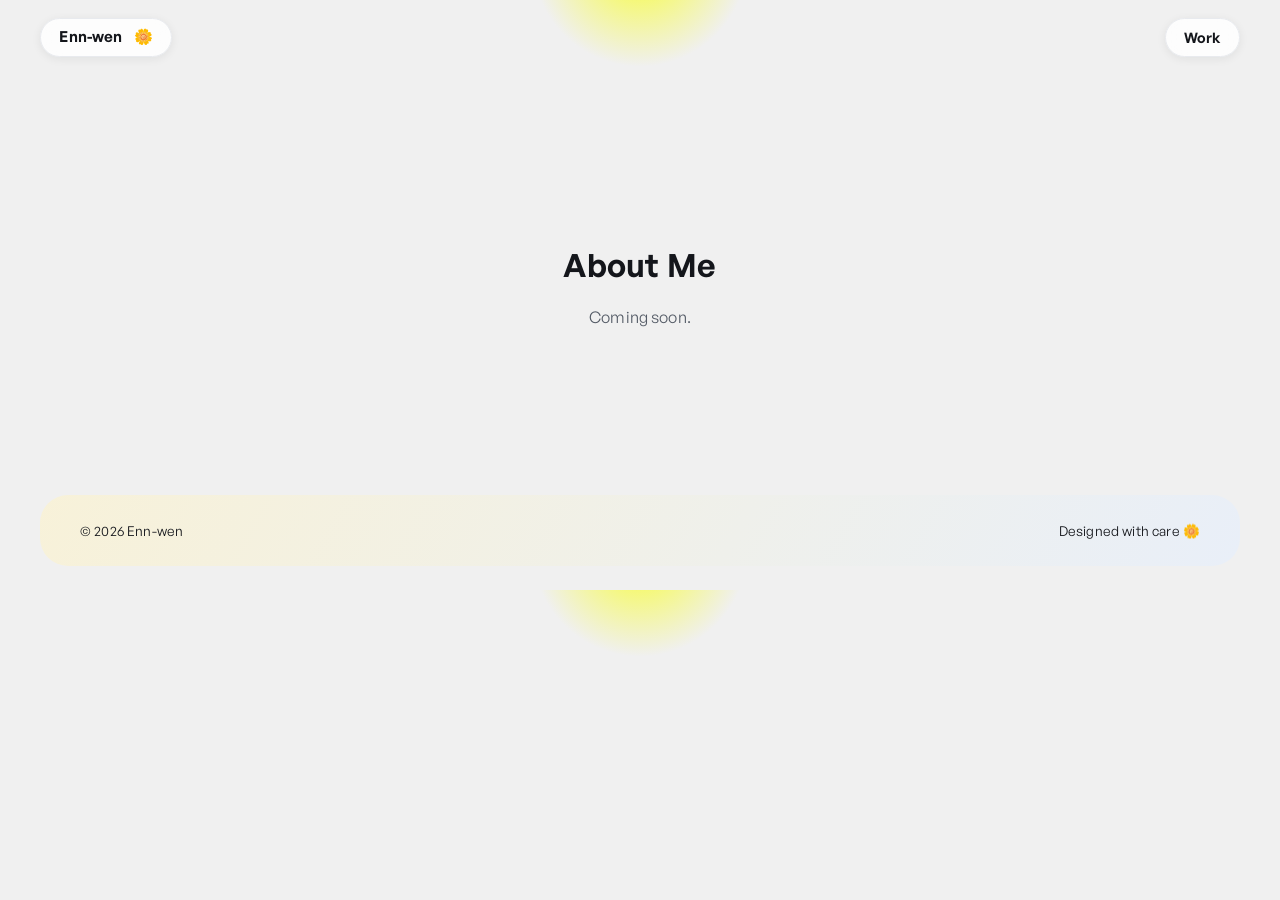
==== about.html @ 4f3b6eee "added new pages, nav behavior update" ====
<!DOCTYPE html>
<html lang="en">
<head>
  <meta charset="UTF-8">
  <meta name="viewport" content="width=device-width, initial-scale=1.0">
  <title>About Me — Enn-wen</title>
  <meta name="description" content="About Enn-wen, a product designer — page coming soon.">
  <link rel="stylesheet" href="css/style.css">
  <script src="js/main.js" defer></script>
</head>
<body>

  <header class="site-header">
    <a class="wordmark pill" href="index.html">Enn-wen&nbsp;<span class="bloom">🌼</span></a>
    <nav class="site-nav" aria-label="Main">
      <a class="pill" href="index.html#work">Work</a>
    </nav>
  </header>

  <main>
    <section class="section-stub">
      <h2>About Me</h2>
      <p>Coming soon.</p>
    </section>
  </main>

  <footer class="site-footer">
    <div class="inner">
      <span>© 2026 Enn-wen</span>
      <span>Designed with care 🌼</span>
    </div>
  </footer>

</body>
</html>
---- css/style.css ----
/* ------------------------------------------------------------------
   Enn-wen — Portfolio
   White canvas · light yellow/blue gradients · General Sans
   ------------------------------------------------------------------ */

@font-face {
  font-family: "General Sans";
  src: url("../font/GeneralSans-Regular.woff2") format("woff2"),
       url("../font/GeneralSans-Regular.woff") format("woff");
  font-weight: 400;
  font-style: normal;
  font-display: swap;
}

@font-face {
  font-family: "General Sans";
  src: url("../font/GeneralSans-Semibold.woff2") format("woff2"),
       url("../font/GeneralSans-Semibold.woff") format("woff");
  font-weight: 600;
  font-style: normal;
  font-display: swap;
}

@font-face {
  font-family: "General Sans";
  src: url("../font/GeneralSans-Bold.woff2") format("woff2"),
       url("../font/GeneralSans-Bold.woff") format("woff");
  font-weight: 700;
  font-style: normal;
  font-display: swap;
}

:root {
  --white: #ffffff;
  --ink: #14161b;
  --muted: #545b66;
  --line: #e8eaee;

  --yellow-soft: #fff3c2;
  --yellow: #ffe9a4;
  --blue-soft: #e3eeff;
  --blue: #bed9ff;
  --link: #2f5fd0;

  --page-top: #f8fd30;
  --page-base: #f0f0f0;

  --tile-a: linear-gradient(135deg, #fff4c8 0%, #ffe9a4 46%, #cfe2ff 100%);
  --tile-b: linear-gradient(135deg, #dbeaff 0%, #bfd9ff 52%, #fff1be 100%);

  --grain: url("data:image/svg+xml,%3Csvg xmlns='http://www.w3.org/2000/svg' width='160' height='160'%3E%3Cfilter id='n'%3E%3CfeTurbulence type='fractalNoise' baseFrequency='0.9' numOctaves='2'/%3E%3C/filter%3E%3Crect width='160' height='160' filter='url(%23n)' opacity='0.5'/%3E%3C/svg%3E");

  --font: "General Sans", -apple-system, BlinkMacSystemFont, "Segoe UI", sans-serif;

  --radius-lg: 28px;
  --radius-md: 18px;
  --radius-pill: 999px;

  --shadow-tile: 0 18px 40px -18px rgba(20, 22, 27, 0.28);
  --shadow-pill: 0 2px 10px rgba(20, 22, 27, 0.07);

  --z-sticky: 50;

  --ease-out: cubic-bezier(0.22, 1, 0.36, 1);
}

* { box-sizing: border-box; }

html { scroll-behavior: smooth; }

body {
  margin: 0;
  /* background: linear-gradient(-160deg, var(--page-top) 0%, var(--page-base) 12%); */
  background: radial-gradient(circle at 50% -7%, var(--page-top) 0%, var(--page-base) 12%);
  color: var(--ink);
  font-family: var(--font);
  font-size: 1rem;
  font-weight: 400;
  line-height: 1.7;
  letter-spacing: 0.01em;
  -webkit-font-smoothing: antialiased;
  text-rendering: optimizeLegibility;
}

h1, h2, h3 { text-wrap: balance; }

/* ---------- pills & buttons ---------- */

.pill {
  display: inline-flex;
  align-items: center;
  gap: 0.5rem;
  padding: 0.6rem 1.15rem;
  border-radius: var(--radius-pill);
  background: rgba(255, 255, 255, 0.82);
  backdrop-filter: blur(12px);
  -webkit-backdrop-filter: blur(12px);
  border: 1px solid var(--line);
  box-shadow: var(--shadow-pill);
  color: var(--ink);
  text-decoration: none;
  font-size: 0.9rem;
  font-weight: 600;
  line-height: 1.2;
  transition: transform 250ms var(--ease-out), background 250ms var(--ease-out), border-color 250ms var(--ease-out);
}

.pill:hover,
.pill:focus-visible {
  transform: translateY(-2px);
  background: #ffffff;
  border-color: #d5d9e0;
}

.btn-primary {
  display: inline-flex;
  align-items: center;
  gap: 0.6rem;
  padding: 0.85rem 1.6rem;
  border-radius: var(--radius-pill);
  background: var(--ink);
  color: #ffffff;
  text-decoration: none;
  font-size: 0.95rem;
  font-weight: 600;
  transition: transform 250ms var(--ease-out), box-shadow 250ms var(--ease-out);
}

.btn-primary .btn-arrow {
  display: inline-block;
  transition: transform 250ms var(--ease-out);
}

.btn-primary:hover,
.btn-primary:focus-visible {
  transform: translateY(-2px);
  box-shadow: 0 12px 28px -10px rgba(20, 22, 27, 0.45);
}

.btn-primary:hover .btn-arrow { transform: translateY(3px); }

/* ---------- header ---------- */

.site-header {
  position: sticky;
  top: 0;
  z-index: var(--z-sticky);
  display: flex;
  align-items: center;
  justify-content: space-between;
  gap: 1rem;
  padding: 1.1rem clamp(1.25rem, 4vw, 2.5rem);
  pointer-events: none;
}

.site-header a { pointer-events: auto; }

.wordmark { font-size: 0.95rem; }

.wordmark .bloom {
  display: inline-block;
  transition: transform 500ms var(--ease-out);
}

.wordmark:hover .bloom { transform: rotate(180deg) scale(1.15); }

.site-nav {
  display: flex;
  gap: 0.6rem;
  opacity: 1;
  transform: translateY(0);
  transition: opacity 300ms var(--ease-out), transform 300ms var(--ease-out);
}

.site-nav.nav-hero-hidden {
  opacity: 0;
  transform: translateY(-6px);
  pointer-events: none;
}

.site-nav.nav-hero-hidden a { pointer-events: none; }

/* ---------- hero ---------- */

.hero { padding: 0.4rem 0 0; }

.hero-panel {
  position: relative;
  padding: clamp(4rem, 10vw, 8rem) clamp(1.75rem, 6vw, 5rem);
  min-height: min(68vh, 620px);
  display: flex;
  flex-direction: column;
  align-items: center;
  justify-content: center;
}

.hero-content {
  position: relative;
  z-index: 1;
  max-width: 44rem;
  margin: 0 auto;
  text-align: center;
}

.hero-hello {
  margin: 0 0 1rem;
  font-size: 1rem;
  font-weight: 600;
  color: var(--ink);
}

.hero-hello .wave {
  display: inline-block;
  transform-origin: 70% 70%;
}

.hero h1 {
  margin: 0 0 1.4rem;
  font-size: clamp(2.1rem, 5.4vw, 4.2rem);
  font-weight: 600;
  line-height: 1.08;
  letter-spacing: 0.01em;
}

.hero .tagline {
  margin: 0 auto 2.2rem;
  font-size: clamp(1.05rem, 1.8vw, 1.3rem);
  font-weight: 400;
  line-height: 1.6;
  color: var(--muted);
  max-width: 40ch;
}

/* ---------- hero sticky notes ---------- */

.hero-notes {
  position: relative;
  z-index: 1;
  display: flex;
  flex-wrap: nowrap;
  justify-content: center;
  gap: clamp(1.25rem, 3.2vw, 2.1rem);
  margin-top: clamp(2.25rem, 5vw, 3.25rem);
  padding: 0;
}

.sticky-note {
  --note-rotate: 0deg;
  position: relative;
  display: flex;
  flex-direction: column;
  align-items: center;
  justify-content: center;
  gap: 0.6rem;
  width: clamp(9rem, 19vw, 11.5rem);
  aspect-ratio: 1 / 0.95;
  padding: 1.5rem 1.1rem;
  border-radius: 6px;
  text-decoration: none;
  color: var(--ink);
  font-weight: 600;
  font-size: 1rem;
  line-height: 1.3;
  text-align: center;
  box-shadow: 0 14px 24px -14px rgba(20, 22, 27, 0.32), 0 2px 6px rgba(20, 22, 27, 0.1);
  transform: rotate(var(--note-rotate));
  transition: transform 350ms var(--ease-out), box-shadow 350ms var(--ease-out);
}

.sticky-note::before {
  content: "";
  position: absolute;
  top: -0.6rem;
  left: 50%;
  width: 2.9rem;
  height: 1.3rem;
  background: rgba(255, 255, 255, 0.65);
  border: 1px solid rgba(255, 255, 255, 0.75);
  transform: translateX(-50%) rotate(-4deg);
  box-shadow: 0 2px 6px rgba(20, 22, 27, 0.14);
  pointer-events: none;
}

.sticky-note::after {
  content: "";
  position: absolute;
  inset: 0;
  border-radius: inherit;
  background-image: var(--grain);
  opacity: 0.12;
  mix-blend-mode: overlay;
  pointer-events: none;
}

.note-a { --note-rotate: -6deg; background: #d5f149; }
.note-b { --note-rotate: 4deg; background: #c2cdf8; }
.note-c { --note-rotate: -4deg; background: #ff864c; }
.note-d { --note-rotate: 5deg; background: #ffbafe; }

.note-emoji {
  font-size: 2rem;
  line-height: 1;
}

.note-label { letter-spacing: 0.01em; }

.sticky-note:hover,
.sticky-note:focus-visible {
  transform: rotate(0deg);
  z-index: 2;
}

.sticky-note:active {
  transition-duration: 120ms;
}

.sticky-note:focus-visible {
  outline: none;
  box-shadow: 0 0 0 3px var(--white), 0 0 0 5px var(--ink), 0 14px 24px -14px rgba(20, 22, 27, 0.32);
}

/* ---------- section stubs (About / Photography / Side Projects) ---------- */

.section-stub {
  max-width: 34rem;
  margin: 0 auto;
  padding: clamp(3rem, 7vw, 4.5rem) 1.5rem;
  min-height: min(52vh, 420px);
  display: flex;
  flex-direction: column;
  justify-content: center;
  text-align: center;
}

.section-stub h2 {
  margin: 0 0 0.75rem;
  font-size: clamp(1.5rem, 2.6vw, 2rem);
  font-weight: 600;
  letter-spacing: 0.01em;
}

.section-stub p {
  margin: 0;
  color: var(--muted);
}

/* ---------- work grid ---------- */

.work {
  padding: clamp(3.5rem, 8vw, 6rem) clamp(1.25rem, 4vw, 2.5rem) clamp(4rem, 9vw, 7rem);
  max-width: 90rem;
  margin: 0 auto;
}

.work > h2 {
  margin: 0 0 clamp(1.5rem, 3vw, 2.5rem);
  font-size: clamp(1.5rem, 2.6vw, 2rem);
  font-weight: 600;
  letter-spacing: 0.01em;
}

.work-grid {
  display: grid;
  grid-template-columns: repeat(auto-fit, minmax(min(30rem, 100%), 1fr));
  gap: clamp(1.25rem, 2.5vw, 2rem);
}

/* project tiles */

.tile {
  position: relative;
  display: block;
  overflow: hidden;
  border-radius: var(--radius-lg);
  aspect-ratio: 5 / 4.5;
  text-decoration: none;
  color: var(--ink);
  isolation: isolate;
}

.tile-a { background: var(--tile-a); }
.tile-b { background: var(--tile-b); }

.tile::before {
  content: "";
  position: absolute;
  inset: 0;
  background-image: var(--grain);
  opacity: 0.14;
  mix-blend-mode: overlay;
  pointer-events: none;
  z-index: 2;
}

.tile-media {
  position: absolute;
  inset: clamp(1.4rem, 3.5vw, 2.4rem) clamp(1.4rem, 3.5vw, 2.4rem) 6.5rem;
  margin: 0;
  z-index: 1;
}

.tile-media img {
  width: 100%;
  height: 100%;
  object-fit: cover;
  object-position: top center;
  border-radius: var(--radius-md);
  box-shadow: var(--shadow-tile);
  transition: transform 600ms var(--ease-out);
  will-change: transform;
}

.tile:hover .tile-media img,
.tile:focus-visible .tile-media img {
  transform: translateY(-8px) scale(1.02);
}

.tile-caption {
  position: absolute;
  left: 1rem;
  right: 1rem;
  bottom: 1rem;
  z-index: 3;
  display: flex;
  align-items: center;
  justify-content: space-between;
  gap: 1rem;
  padding: 0.9rem 0.9rem 0.9rem 1.25rem;
  border-radius: var(--radius-md);
  background: rgba(255, 255, 255, 0.78);
  backdrop-filter: blur(16px);
  -webkit-backdrop-filter: blur(16px);
  border: 1px solid rgba(255, 255, 255, 0.6);
}

.tile-caption .chip {
  display: inline-block;
  margin-bottom: 0.35rem;
  font-size: 0.72rem;
  font-weight: 600;
  color: var(--muted);
}

.tile-caption h3 {
  margin: 0;
  font-size: clamp(0.95rem, 1.4vw, 1.1rem);
  font-weight: 600;
  line-height: 1.35;
  letter-spacing: 0.01em;
}

.tile-arrow {
  flex-shrink: 0;
  display: grid;
  place-items: center;
  width: 2.6rem;
  height: 2.6rem;
  border-radius: 50%;
  background: #ffffff;
  border: 1px solid var(--line);
  font-size: 1.05rem;
  transition: transform 300ms var(--ease-out), background 300ms var(--ease-out), color 300ms var(--ease-out);
}

.tile:hover .tile-arrow,
.tile:focus-visible .tile-arrow {
  transform: translateX(4px);
  background: var(--ink);
  color: #ffffff;
}

/* ---------- case study pages ---------- */

.case-hero {
  max-width: 47rem;
  margin: 0 auto;
  padding: clamp(2.5rem, 6vw, 4.5rem) 1.5rem clamp(2rem, 4vw, 3rem);
}

.case-hero .category {
  display: inline-flex;
  padding: 0.4rem 0.95rem;
  border-radius: var(--radius-pill);
  /* background: linear-gradient(120deg, var(--yellow-soft), var(--blue-soft)); */
  background: color(#ffffff);
  border: 1px solid var(--line);
  font-size: 0.78rem;
  font-weight: 600;
  color: var(--ink);
}

.case-hero h1 {
  margin: 1.1rem 0 1rem;
  font-size: clamp(1.75rem, 4.2vw, 2.6rem);
  font-weight: 600;
  line-height: 1.15;
  letter-spacing: 0.01em;
}

.case-hero .lede {
  margin: 0;
  font-size: clamp(1.05rem, 1.6vw, 1.2rem);
  font-weight: 400;
  color: var(--muted);
  line-height: 1.6;
}

.case-cover {
  max-width: 74rem;
  margin: 0 auto clamp(2.5rem, 6vw, 4rem);
  padding: 0 1.5rem;
}

.case-cover img {
  width: 100%;
  display: block;
  border-radius: var(--radius-lg);
  box-shadow: var(--shadow-tile);
}

/* project meta strip */

.meta {
  max-width: 47rem;
  margin: 0 auto clamp(2.5rem, 6vw, 4rem);
  padding: 1.5rem;
  display: grid;
  grid-template-columns: repeat(4, 1fr);
  gap: 1.5rem;
  border-radius: var(--radius-md);
  background: linear-gradient(120deg, rgba(255, 243, 194, 0.45), rgba(227, 238, 255, 0.55));
  border: 1px solid var(--line);
}

.meta dt {
  font-size: 0.72rem;
  font-weight: 700;
  letter-spacing: 0.06em;
  text-transform: uppercase;
  color: var(--muted);
  margin-bottom: 0.3rem;
}

.meta dd {
  margin: 0;
  font-size: 0.86rem;
  line-height: 1.55;
}

/* article body */

.case-body {
  max-width: 47rem;
  margin: 0 auto;
  padding: 0 1.5rem clamp(3rem, 6vw, 5rem);
}

.case-body h2 {
  margin: clamp(2.75rem, 6vw, 4rem) 0 1rem;
  font-size: clamp(1.4rem, 2.4vw, 1.75rem);
  font-weight: 600;
  letter-spacing: 0.01em;
  line-height: 1.25;
}

.case-body h3 {
  margin: 2.25rem 0 0.9rem;
  font-size: 1.15rem;
  font-weight: 600;
  letter-spacing: 0.01em;
}

.case-body h4 {
  margin: 1.75rem 0 0.75rem;
  font-size: 1rem;
  font-weight: 600;
}

.case-body p {
  margin: 0 0 1.1rem;
  max-width: 68ch;
}

.case-body ul,
.case-body ol {
  margin: 0 0 1.1rem;
  padding-left: 1.4em;
}

.case-body li { margin-bottom: 0.5rem; }

.case-body a {
  color: var(--link);
  text-decoration: underline;
  text-decoration-thickness: 1px;
  text-underline-offset: 3px;
}

.case-body a:hover,
.case-body a:focus-visible {
  text-decoration-thickness: 2px;
}

.case-body figure { margin: 1.6rem 0 2.2rem; }

.case-body figure img {
  width: 100%;
  display: block;
  border-radius: var(--radius-md);
  border: 1px solid var(--line);
}

.case-body figcaption {
  font-size: 0.82rem;
  color: var(--muted);
  margin-top: 0.6rem;
  text-align: center;
}

.case-body hr {
  border: none;
  border-top: 1px solid var(--line);
  margin: clamp(2rem, 5vw, 3rem) 0;
}

/* callout */

.callout {
  display: flex;
  gap: 0.9rem;
  padding: 1.4rem 1.5rem;
  margin: 1.5rem 0 2rem;
  border-radius: var(--radius-md);
  background: linear-gradient(120deg, rgba(255, 243, 194, 0.55), rgba(227, 238, 255, 0.6));
  border: 1px solid var(--line);
}

.callout .icon {
  flex-shrink: 0;
  font-size: 1.25rem;
  line-height: 1.5;
}

.callout p { margin: 0; }
.callout p + p { margin-top: 0.5rem; }

/* two-column feature rows */

.feature-row {
  display: grid;
  grid-template-columns: 1fr 1fr;
  gap: clamp(1.5rem, 4vw, 2.5rem);
  align-items: center;
  margin: 1.5rem 0 2.25rem;
}

.feature-row figure { margin: 0; }

.feature-row h4 { margin: 0 0 0.5rem; }

.feature-row p,
.feature-row ul {
  margin: 0;
  color: var(--muted);
  font-size: 0.92rem;
}

.feature-row ul { padding-left: 1.3em; }

/* prev / next navigation */

.case-nav {
  max-width: 47rem;
  margin: 0 auto;
  padding: clamp(2rem, 4vw, 3rem) 1.5rem clamp(4rem, 8vw, 6rem);
  border-top: 1px solid var(--line);
  display: flex;
  justify-content: space-between;
  gap: 1.5rem;
}

.case-nav a {
  text-decoration: none;
  color: inherit;
  max-width: 46%;
}

.case-nav .label {
  display: block;
  font-size: 0.75rem;
  font-weight: 700;
  color: var(--muted);
  margin-bottom: 0.3rem;
}

.case-nav .title {
  font-size: 0.95rem;
  font-weight: 600;
  line-height: 1.4;
  letter-spacing: 0.01em;
  transition: color 200ms var(--ease-out);
}

.case-nav a:hover .title,
.case-nav a:focus-visible .title { color: var(--link); }

.case-nav .next {
  text-align: right;
  margin-left: auto;
}

/* ---------- footer ---------- */

.site-footer { padding: 0 clamp(1.25rem, 4vw, 2.5rem) 1.5rem; }

.site-footer .inner {
  border-radius: var(--radius-lg);
  background: linear-gradient(120deg, rgba(255, 243, 194, 0.5), rgba(227, 238, 255, 0.55));
  padding: 1.5rem clamp(1.5rem, 4vw, 2.5rem);
  display: flex;
  justify-content: space-between;
  align-items: center;
  gap: 1rem;
  font-size: 0.85rem;
  font-weight: 400;
  color: var(--ink);
}

.site-footer a { color: inherit; }

/* ---------- scroll reveal (JS adds .will-reveal, then .revealed) ---------- */

.will-reveal {
  opacity: 0;
  transform: translateY(22px);
}

.revealed {
  opacity: 1;
  transform: translateY(0);
  transition: opacity 700ms var(--ease-out), transform 700ms var(--ease-out);
  transition-delay: var(--reveal-delay, 0ms);
}

/* ---------- entry animation (hero) ---------- */

@media (prefers-reduced-motion: no-preference) {
  .fade-in { animation: fadeUp 700ms var(--ease-out) both; }
  .fade-in.delay-1 { animation-delay: 120ms; }
  .fade-in.delay-2 { animation-delay: 240ms; }
  .fade-in.delay-3 { animation-delay: 360ms; }

  @keyframes fadeUp {
    from { opacity: 0; transform: translateY(18px); }
    to   { opacity: 1; transform: translateY(0); }
  }

  .hero-hello .wave { animation: wave 1.8s var(--ease-out) 800ms 1; }

  @keyframes wave {
    0%, 100% { transform: rotate(0deg); }
    20% { transform: rotate(16deg); }
    40% { transform: rotate(-8deg); }
    60% { transform: rotate(12deg); }
    80% { transform: rotate(-4deg); }
  }

  .sticky-note { animation: noteDrop 600ms var(--ease-out) backwards; }
  .hero-notes .sticky-note:nth-child(1) { animation-delay: 500ms; }
  .hero-notes .sticky-note:nth-child(2) { animation-delay: 580ms; }
  .hero-notes .sticky-note:nth-child(3) { animation-delay: 660ms; }
  .hero-notes .sticky-note:nth-child(4) { animation-delay: 740ms; }

  @keyframes noteDrop {
    from { opacity: 0; transform: rotate(var(--note-rotate)) translateY(-16px) scale(0.9); }
    to   { opacity: 1; transform: rotate(var(--note-rotate)) translateY(0) scale(1); }
  }
}

@media (prefers-reduced-motion: reduce) {
  html { scroll-behavior: auto; }

  .will-reveal {
    opacity: 1;
    transform: none;
  }

  .revealed { transition: none; }

  .tile-media img,
  .pill,
  .btn-primary,
  .tile-arrow,
  .sticky-note,
  .site-nav { transition: none; }
}

/* ---------- responsive ---------- */

@media (max-width: 47rem) {
  .hero-notes {
    flex-wrap: wrap;
    gap: 1.1rem;
    margin-top: 1.9rem;
  }

  .sticky-note {
    width: clamp(7.5rem, 32vw, 9rem);
    font-size: 0.88rem;
  }

  .note-emoji { font-size: 1.7rem; }

  .tile { aspect-ratio: 4 / 4.4; }

  .tile-media { inset: 1.1rem 1.1rem 6.2rem; }

  .meta {
    grid-template-columns: 1fr 1fr;
    gap: 1rem 1.25rem;
  }

  .feature-row {
    grid-template-columns: 1fr;
    gap: 1rem;
  }

  .case-nav a { max-width: 48%; }

  .site-footer .inner {
    flex-direction: column;
    text-align: center;
    gap: 0.4rem;
  }
}
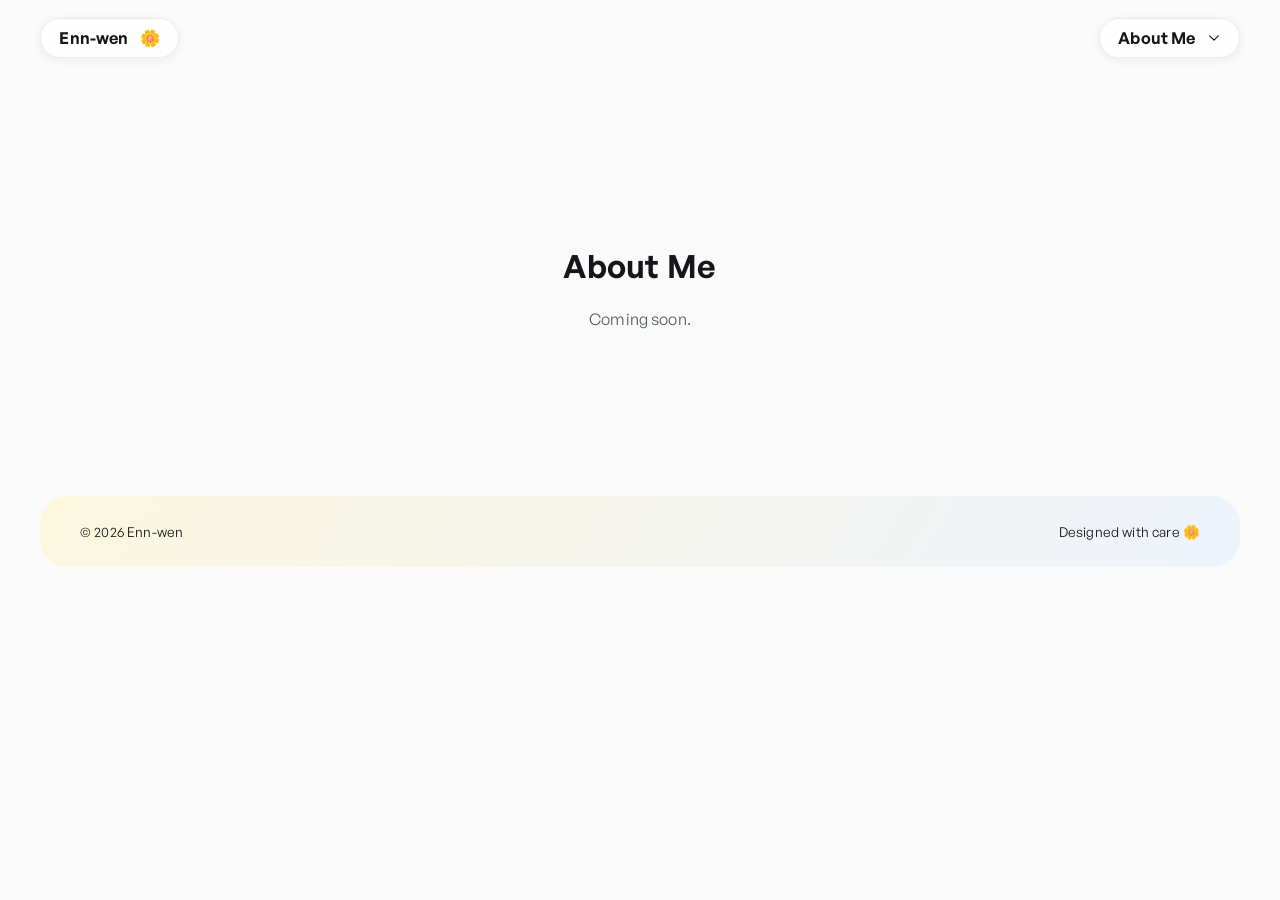
==== commit 8b008c15: "background update" ====
--- a/about.html
+++ b/about.html
@@ -13,7 +13,15 @@
   <header class="site-header">
     <a class="wordmark pill" href="index.html">Enn-wen&nbsp;<span class="bloom">🌼</span></a>
     <nav class="site-nav" aria-label="Main">
-      <a class="pill" href="index.html#work">Work</a>
+      <details class="nav-dropdown">
+        <summary class="pill nav-dropdown-toggle">About Me<svg class="dropdown-arrow" aria-hidden="true" viewBox="0 0 24 24" fill="none" stroke="currentColor" stroke-width="2" stroke-linecap="round" stroke-linejoin="round"><path d="m19.5 8.25-7.5 7.5-7.5-7.5"/></svg></summary>
+        <div class="nav-dropdown-menu">
+          <a href="index.html#work">Work</a>
+          <a href="about.html" class="is-current" aria-current="page">About Me</a>
+          <a href="photography.html">Photography</a>
+          <a href="side-projects.html">Side Projects</a>
+        </div>
+      </details>
     </nav>
   </header>
 
--- a/css/style.css
+++ b/css/style.css
@@ -42,9 +42,6 @@
   --blue: #bed9ff;
   --link: #2f5fd0;
 
-  --page-top: #f8fd30;
-  --page-base: #f0f0f0;
-
   --tile-a: linear-gradient(135deg, #fff4c8 0%, #ffe9a4 46%, #cfe2ff 100%);
   --tile-b: linear-gradient(135deg, #dbeaff 0%, #bfd9ff 52%, #fff1be 100%);
 
@@ -61,6 +58,9 @@
 
   --z-sticky: 50;
 
+  --triangle-x: 30%;
+  --triangle-y: -90px;
+
   --ease-out: cubic-bezier(0.22, 1, 0.36, 1);
 }
 
@@ -70,8 +70,11 @@
 
 body {
   margin: 0;
-  /* background: linear-gradient(-160deg, var(--page-top) 0%, var(--page-base) 12%); */
-  background: radial-gradient(circle at 50% -7%, var(--page-top) 0%, var(--page-base) 12%);
+  background-color: #fafafa;
+  background-image: url("/img/yellow-triangle.png");
+  background-repeat: no-repeat;
+  background-position: right var(--triangle-x) top var(--triangle-y);
+  background-size: 100%;
   color: var(--ink);
   font-family: var(--font);
   font-size: 1rem;
@@ -99,7 +102,7 @@
   box-shadow: var(--shadow-pill);
   color: var(--ink);
   text-decoration: none;
-  font-size: 0.9rem;
+  font-size: 1.025rem;
   font-weight: 600;
   line-height: 1.2;
   transition: transform 250ms var(--ease-out), background 250ms var(--ease-out), border-color 250ms var(--ease-out);
@@ -153,9 +156,10 @@
   pointer-events: none;
 }
 
-.site-header a { pointer-events: auto; }
-
-.wordmark { font-size: 0.95rem; }
+.site-header a,
+.site-header .nav-dropdown { pointer-events: auto; }
+
+.wordmark { font-size: 1.025rem; }
 
 .wordmark .bloom {
   display: inline-block;
@@ -178,7 +182,67 @@
   pointer-events: none;
 }
 
-.site-nav.nav-hero-hidden a { pointer-events: none; }
+.site-nav.nav-hero-hidden a,
+.site-nav.nav-hero-hidden .nav-dropdown { pointer-events: none; }
+
+.nav-dropdown { position: relative; }
+
+.nav-dropdown-toggle {
+  cursor: pointer;
+  list-style: none;
+}
+
+.nav-dropdown-toggle::-webkit-details-marker { display: none; }
+.nav-dropdown-toggle::marker { content: ""; }
+
+.dropdown-arrow {
+  display: inline-block;
+  width: 0.85em;
+  height: 0.85em;
+  margin-left: 0.2rem;
+  vertical-align: -0.1em;
+  transition: transform 250ms var(--ease-out);
+}
+
+.nav-dropdown[open] .dropdown-arrow { transform: rotate(180deg); }
+
+.nav-dropdown-menu {
+  position: absolute;
+  top: calc(100% + 0.6rem);
+  right: 0;
+  z-index: var(--z-sticky);
+  display: flex;
+  flex-direction: column;
+  gap: 0.15rem;
+  min-width: 11rem;
+  padding: 0.5rem;
+  border-radius: var(--radius-md);
+  background: rgba(255, 255, 255, 0.92);
+  backdrop-filter: blur(16px);
+  -webkit-backdrop-filter: blur(16px);
+  border: 1px solid var(--line);
+  box-shadow: var(--shadow-tile);
+}
+
+.nav-dropdown-menu a {
+  display: block;
+  padding: 0.55rem 0.75rem;
+  border-radius: var(--radius-md);
+  color: var(--ink);
+  text-decoration: none;
+  font-size: 0.88rem;
+  font-weight: 600;
+  transition: background 200ms var(--ease-out);
+}
+
+.nav-dropdown-menu a:hover,
+.nav-dropdown-menu a:focus-visible {
+  background: var(--yellow-soft);
+}
+
+.nav-dropdown-menu a.is-current {
+  background: var(--blue-soft);
+}
 
 /* ---------- hero ---------- */
 
@@ -798,6 +862,11 @@
 /* ---------- responsive ---------- */
 
 @media (max-width: 47rem) {
+  :root {
+    --triangle-x: 10%;
+    --triangle-y: -40px;
+  }
+
   .hero-notes {
     flex-wrap: wrap;
     gap: 1.1rem;
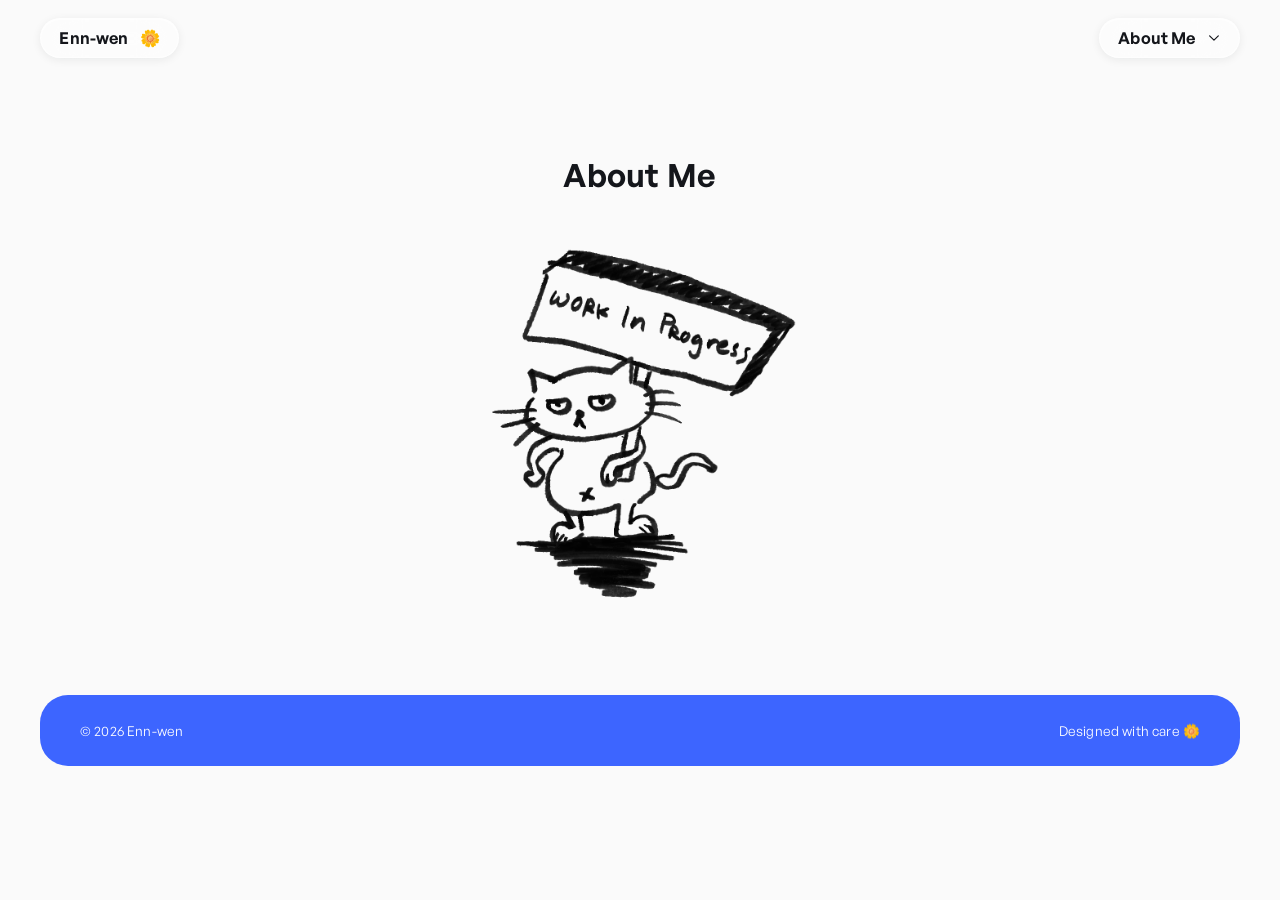
==== commit d122526b: "wip image" ====
--- a/about.html
+++ b/about.html
@@ -28,7 +28,7 @@
   <main>
     <section class="section-stub">
       <h2>About Me</h2>
-      <p>Coming soon.</p>
+      <img src="img/wip-img.png" alt="Cartoon cat holding a Work In Progress sign" width="852" height="972" loading="lazy">
     </section>
   </main>
 
--- a/css/style.css
+++ b/css/style.css
@@ -42,9 +42,6 @@
   --blue: #bed9ff;
   --link: #2f5fd0;
 
-  --tile-a: linear-gradient(135deg, #fff4c8 0%, #ffe9a4 46%, #cfe2ff 100%);
-  --tile-b: linear-gradient(135deg, #dbeaff 0%, #bfd9ff 52%, #fff1be 100%);
-
   --grain: url("data:image/svg+xml,%3Csvg xmlns='http://www.w3.org/2000/svg' width='160' height='160'%3E%3Cfilter id='n'%3E%3CfeTurbulence type='fractalNoise' baseFrequency='0.9' numOctaves='2'/%3E%3C/filter%3E%3Crect width='160' height='160' filter='url(%23n)' opacity='0.5'/%3E%3C/svg%3E");
 
   --font: "General Sans", -apple-system, BlinkMacSystemFont, "Segoe UI", sans-serif;
@@ -59,7 +56,7 @@
   --z-sticky: 50;
 
   --triangle-x: 30%;
-  --triangle-y: -90px;
+  --triangle-y: -180px;
 
   --ease-out: cubic-bezier(0.22, 1, 0.36, 1);
 }
@@ -71,10 +68,6 @@
 body {
   margin: 0;
   background-color: #fafafa;
-  background-image: url("/img/yellow-triangle.png");
-  background-repeat: no-repeat;
-  background-position: right var(--triangle-x) top var(--triangle-y);
-  background-size: 100%;
   color: var(--ink);
   font-family: var(--font);
   font-size: 1rem;
@@ -85,6 +78,13 @@
   text-rendering: optimizeLegibility;
 }
 
+body.page-home {
+  background-image: url("../img/yellow-triangle.png");
+  background-repeat: no-repeat;
+  background-position: right var(--triangle-x) top var(--triangle-y);
+  background-size: 100%;
+}
+
 h1, h2, h3 { text-wrap: balance; }
 
 /* ---------- pills & buttons ---------- */
@@ -95,11 +95,11 @@
   gap: 0.5rem;
   padding: 0.6rem 1.15rem;
   border-radius: var(--radius-pill);
-  background: rgba(255, 255, 255, 0.82);
-  backdrop-filter: blur(12px);
-  -webkit-backdrop-filter: blur(12px);
-  border: 1px solid var(--line);
-  box-shadow: var(--shadow-pill);
+  background: rgba(255, 255, 255, 0.45);
+  backdrop-filter: blur(20px) saturate(180%);
+  -webkit-backdrop-filter: blur(20px) saturate(180%);
+  border: 1px solid rgba(255, 255, 255, 0.55);
+  box-shadow: var(--shadow-pill), inset 0 1px 0 rgba(255, 255, 255, 0.65);
   color: var(--ink);
   text-decoration: none;
   font-size: 1.025rem;
@@ -111,8 +111,8 @@
 .pill:hover,
 .pill:focus-visible {
   transform: translateY(-2px);
-  background: #ffffff;
-  border-color: #d5d9e0;
+  background: rgba(255, 255, 255, 0.65);
+  border-color: rgba(255, 255, 255, 0.75);
 }
 
 .btn-primary {
@@ -286,13 +286,59 @@
   letter-spacing: 0.01em;
 }
 
+.visually-hidden {
+  position: absolute;
+  width: 1px;
+  height: 1px;
+  margin: -1px;
+  padding: 0;
+  overflow: hidden;
+  clip: rect(0, 0, 0, 0);
+  white-space: nowrap;
+  border: 0;
+}
+
+.name-flip {
+  position: relative;
+  display: inline-block;
+  width: calc(1em * 1090 / 157);
+  height: 1em;
+  vertical-align: -0.1em;
+  -webkit-perspective: 800px;
+  perspective: 800px;
+}
+
+.name-flip-inner {
+  display: block;
+  position: relative;
+  width: 100%;
+  height: 100%;
+  -webkit-transform-style: preserve-3d;
+  transform-style: preserve-3d;
+}
+
+.name-flip-img {
+  position: absolute;
+  inset: 0;
+  width: 100%;
+  height: 100%;
+  object-fit: contain;
+  -webkit-backface-visibility: hidden;
+  backface-visibility: hidden;
+}
+
+.name-flip-img:nth-child(2) {
+  -webkit-transform: rotateX(180deg);
+  transform: rotateX(180deg);
+}
+
 .hero .tagline {
   margin: 0 auto 2.2rem;
   font-size: clamp(1.05rem, 1.8vw, 1.3rem);
   font-weight: 400;
   line-height: 1.6;
   color: var(--muted);
-  max-width: 40ch;
+  max-width: 48ch;
 }
 
 /* ---------- hero sticky notes ---------- */
@@ -396,24 +442,24 @@
   text-align: center;
 }
 
+.section-stub img {
+  display: block;
+  width: 70%;
+  height: auto;
+  margin: 1.5rem auto 0;
+}
+
 .section-stub h2 {
-  margin: 0 0 0.75rem;
+  margin: 0;
   font-size: clamp(1.5rem, 2.6vw, 2rem);
   font-weight: 600;
   letter-spacing: 0.01em;
-}
-
-.section-stub p {
-  margin: 0;
-  color: var(--muted);
 }
 
 /* ---------- work grid ---------- */
 
 .work {
   padding: clamp(3.5rem, 8vw, 6rem) clamp(1.25rem, 4vw, 2.5rem) clamp(4rem, 9vw, 7rem);
-  max-width: 90rem;
-  margin: 0 auto;
 }
 
 .work > h2 {
@@ -440,10 +486,9 @@
   text-decoration: none;
   color: var(--ink);
   isolation: isolate;
-}
-
-.tile-a { background: var(--tile-a); }
-.tile-b { background: var(--tile-b); }
+  background: #ffffff;
+  border: 1px solid var(--line);
+}
 
 .tile::before {
   content: "";
@@ -469,7 +514,6 @@
   object-fit: cover;
   object-position: top center;
   border-radius: var(--radius-md);
-  box-shadow: var(--shadow-tile);
   transition: transform 600ms var(--ease-out);
   will-change: transform;
 }
@@ -490,17 +534,12 @@
   justify-content: space-between;
   gap: 1rem;
   padding: 0.9rem 0.9rem 0.9rem 1.25rem;
-  border-radius: var(--radius-md);
-  background: rgba(255, 255, 255, 0.78);
-  backdrop-filter: blur(16px);
-  -webkit-backdrop-filter: blur(16px);
-  border: 1px solid rgba(255, 255, 255, 0.6);
 }
 
 .tile-caption .chip {
   display: inline-block;
   margin-bottom: 0.35rem;
-  font-size: 0.72rem;
+  font-size: 0.8rem;
   font-weight: 600;
   color: var(--muted);
 }
@@ -545,8 +584,7 @@
   display: inline-flex;
   padding: 0.4rem 0.95rem;
   border-radius: var(--radius-pill);
-  /* background: linear-gradient(120deg, var(--yellow-soft), var(--blue-soft)); */
-  background: color(#ffffff);
+  background: #ffffff;
   border: 1px solid var(--line);
   font-size: 0.78rem;
   font-weight: 600;
@@ -579,7 +617,70 @@
   width: 100%;
   display: block;
   border-radius: var(--radius-lg);
-  box-shadow: var(--shadow-tile);
+  /* box-shadow: var(--shadow-tile); */
+}
+
+/* ---------- case study sticky side nav ---------- */
+
+.case-side-nav {
+  position: fixed;
+  top: 50%;
+  left: clamp(1.25rem, 3vw, 2.75rem);
+  z-index: var(--z-sticky);
+  display: flex;
+  flex-direction: column;
+  gap: 1.1rem;
+  transform: translateY(-50%);
+  opacity: 0;
+  pointer-events: none;
+  transition: opacity 300ms var(--ease-out);
+}
+
+.case-side-nav.is-visible {
+  opacity: 1;
+  pointer-events: auto;
+}
+
+.case-side-nav a {
+  position: relative;
+  padding-left: 1.1rem;
+  font-size: 0.875rem;
+  font-weight: 400;
+  line-height: 1.3;
+  color: var(--muted);
+  text-decoration: none;
+  transition: color 200ms var(--ease-out);
+}
+
+.case-side-nav a::before {
+  content: "";
+  position: absolute;
+  left: 0;
+  top: 0.4em;
+  width: 6px;
+  height: 6px;
+  border-radius: 50%;
+  background: var(--line);
+  transition: background 200ms var(--ease-out), transform 200ms var(--ease-out);
+}
+
+.case-side-nav a:hover,
+.case-side-nav a:focus-visible {
+  color: var(--ink);
+}
+
+.case-side-nav a.is-active {
+  color: var(--link);
+  font-weight: 700;
+}
+
+.case-side-nav a.is-active::before {
+  background: var(--link);
+  transform: scale(1.3);
+}
+
+@media (max-width: 80rem) {
+  .case-side-nav { display: none; }
 }
 
 /* project meta strip */
@@ -592,7 +693,7 @@
   grid-template-columns: repeat(4, 1fr);
   gap: 1.5rem;
   border-radius: var(--radius-md);
-  background: linear-gradient(120deg, rgba(255, 243, 194, 0.45), rgba(227, 238, 255, 0.55));
+  background: #f0f0f0;
   border: 1px solid var(--line);
 }
 
@@ -695,7 +796,7 @@
   padding: 1.4rem 1.5rem;
   margin: 1.5rem 0 2rem;
   border-radius: var(--radius-md);
-  background: linear-gradient(120deg, rgba(255, 243, 194, 0.55), rgba(227, 238, 255, 0.6));
+  background: #f0f0f0;
   border: 1px solid var(--line);
 }
 
@@ -779,7 +880,7 @@
 
 .site-footer .inner {
   border-radius: var(--radius-lg);
-  background: linear-gradient(120deg, rgba(255, 243, 194, 0.5), rgba(227, 238, 255, 0.55));
+  background: #3D65FF;
   padding: 1.5rem clamp(1.5rem, 4vw, 2.5rem);
   display: flex;
   justify-content: space-between;
@@ -787,7 +888,7 @@
   gap: 1rem;
   font-size: 0.85rem;
   font-weight: 400;
-  color: var(--ink);
+  color: #ffffff;
 }
 
 .site-footer a { color: inherit; }
@@ -839,6 +940,19 @@
     from { opacity: 0; transform: rotate(var(--note-rotate)) translateY(-16px) scale(0.9); }
     to   { opacity: 1; transform: rotate(var(--note-rotate)) translateY(0) scale(1); }
   }
+
+  /* name-flip effect, revisit later:
+  .name-flip-inner {
+    -webkit-animation: nameFlip 6.4s cubic-bezier(0.65, 0, 0.35, 1) infinite;
+    animation: nameFlip 6.4s cubic-bezier(0.65, 0, 0.35, 1) infinite;
+  }
+
+  @keyframes nameFlip {
+    0%, 46.9%  { transform: rotateX(0deg); }
+    50%, 96.9% { transform: rotateX(180deg); }
+    100%       { transform: rotateX(360deg); }
+  }
+  */
 }
 
 @media (prefers-reduced-motion: reduce) {
@@ -856,7 +970,9 @@
   .btn-primary,
   .tile-arrow,
   .sticky-note,
-  .site-nav { transition: none; }
+  .site-nav,
+  .case-side-nav,
+  .case-side-nav a { transition: none; }
 }
 
 /* ---------- responsive ---------- */
